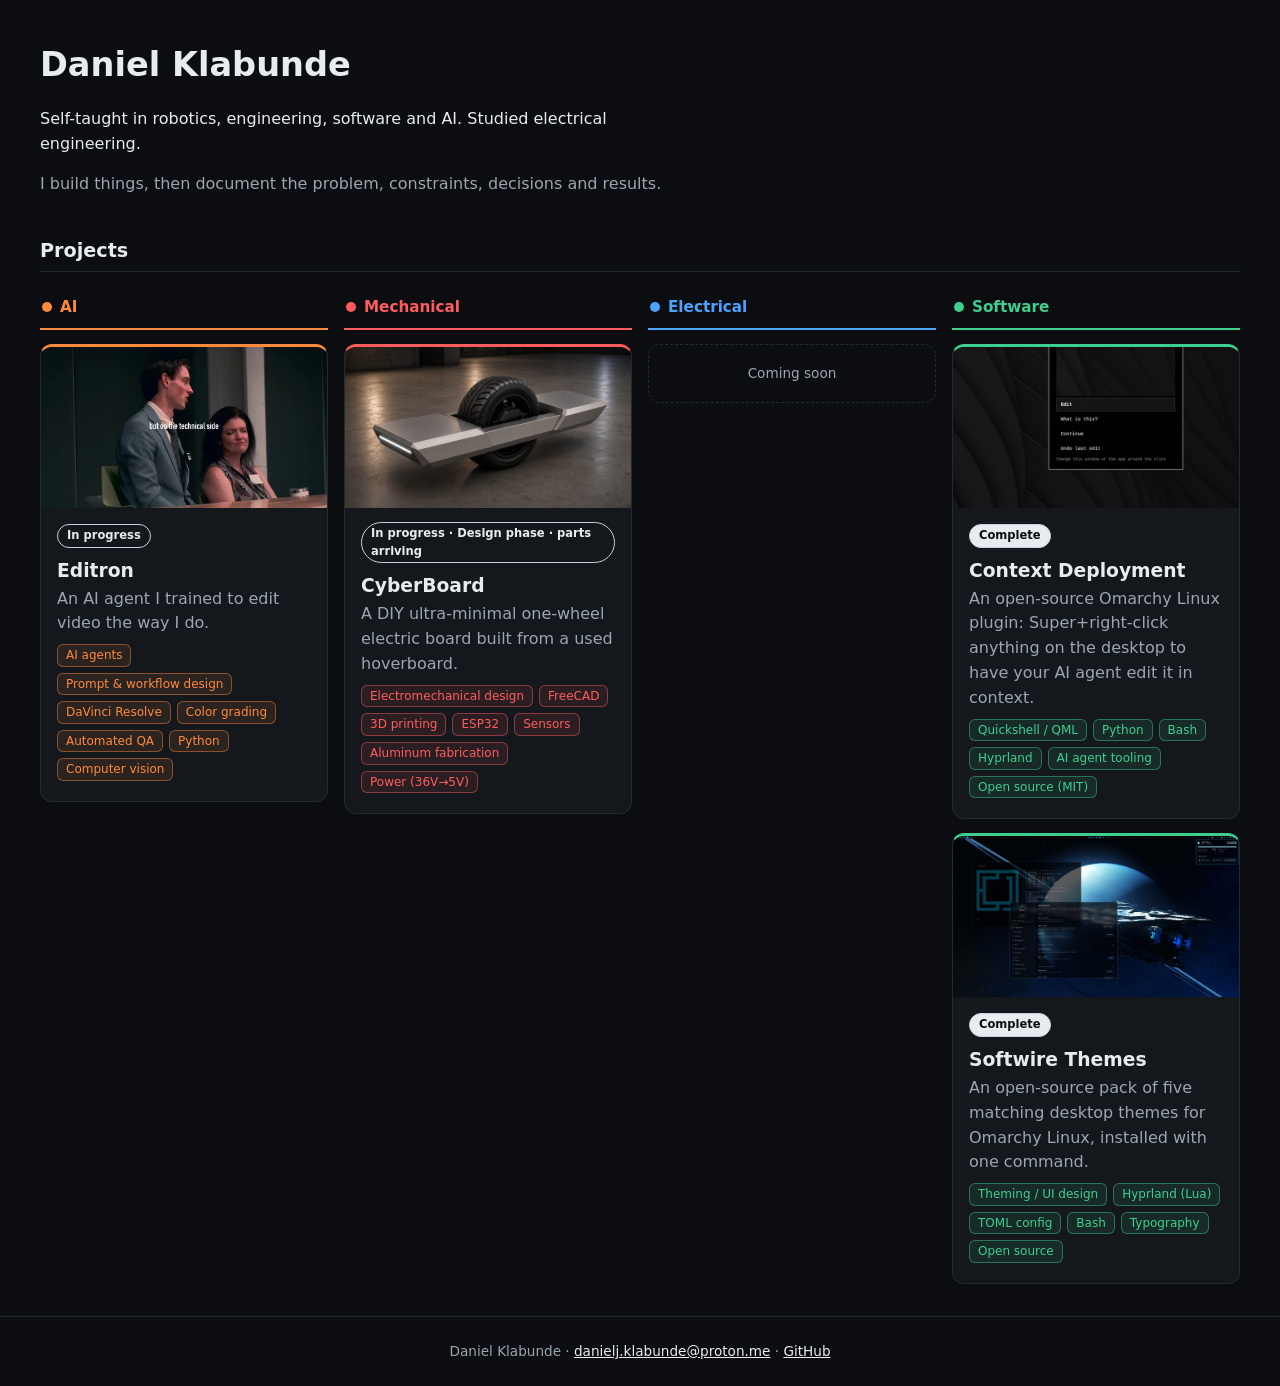
==== index.html @ 7a8d449a "Update CyberBoard: donor bought, dead pack, new 36V 4.4Ah battery, Rev A.3 riser, concept v6" ====
<!doctype html><html lang="en"><head><meta charset="utf-8"><meta name="viewport" content="width=device-width,initial-scale=1">
<title>Daniel Klabunde · Engineering Portfolio</title><link rel="stylesheet" href="style.css?v=202611021008"></head><body class=""><main><header class="hero"><h1>Daniel Klabunde</h1><p>Self-taught in robotics, engineering, software and AI. Studied electrical engineering.</p><p class="muted">I build things, then document the problem, constraints, decisions and results.</p></header>
<h2>Projects</h2><div class="cols"><section class="col cat-ai"><h3 class="colh"><i></i>AI</h3><a class="card cat-ai" href="projects/editron/"><img src="assets/editron/featured.jpg" alt="" loading="lazy"><div class="cb"><span class="badge prog">In progress</span><h3>Editron</h3><p>An AI agent I trained to edit video the way I do.</p><ul class="tags"><li>AI agents</li><li>Prompt &amp; workflow design</li><li>DaVinci Resolve</li><li>Color grading</li><li>Automated QA</li><li>Python</li><li>Computer vision</li></ul></div></a></section><section class="col cat-mechanical"><h3 class="colh"><i></i>Mechanical</h3><a class="card cat-mechanical" href="projects/cyberboard/"><img src="assets/cyberboard/concept-v6-front.jpg" alt="" loading="lazy"><div class="cb"><span class="badge prog">In progress · Design phase · parts arriving</span><h3>CyberBoard</h3><p>A DIY ultra-minimal one-wheel electric board built from a used hoverboard.</p><ul class="tags"><li>Electromechanical design</li><li>FreeCAD</li><li>3D printing</li><li>ESP32</li><li>Sensors</li><li>Aluminum fabrication</li><li>Power (36V→5V)</li></ul></div></a></section><section class="col cat-electrical"><h3 class="colh"><i></i>Electrical</h3><p class="empty">Coming soon</p></section><section class="col cat-software"><h3 class="colh"><i></i>Software</h3><a class="card cat-software" href="projects/context-deployment/"><img src="assets/context-deployment/screenshot.jpg" alt="" loading="lazy"><div class="cb"><span class="badge done">Complete</span><h3>Context Deployment</h3><p>An open-source Omarchy Linux plugin: Super+right-click anything on the desktop to have your AI agent edit it in context.</p><ul class="tags"><li>Quickshell / QML</li><li>Python</li><li>Bash</li><li>Hyprland</li><li>AI agent tooling</li><li>Open source (MIT)</li></ul></div></a><a class="card cat-software" href="projects/softwire/"><img src="assets/softwire/blue.jpg" alt="" loading="lazy"><div class="cb"><span class="badge done">Complete</span><h3>Softwire Themes</h3><p>An open-source pack of five matching desktop themes for Omarchy Linux, installed with one command.</p><ul class="tags"><li>Theming / UI design</li><li>Hyprland (Lua)</li><li>TOML config</li><li>Bash</li><li>Typography</li><li>Open source</li></ul></div></a></section></div></main>
<footer>Daniel Klabunde · <a href="mailto:danielj.klabunde@proton.me">danielj.klabunde@proton.me</a> · <a href="https://github.com/Pillartheman1">GitHub</a></footer></body></html>
---- style.css ----
:root{--bg:#0b0d10;--card:#14181d;--fg:#e8ecf1;--line:#232a32;--mut:#9aa6b2;--acc:#8fb3ff}
.cat-ai{--acc:#ff8a3d}.cat-mechanical{--acc:#ff5d5d}.cat-electrical{--acc:#4da3ff}.cat-software{--acc:#3ecf8e}
*{box-sizing:border-box}body{margin:0;font:16px/1.55 system-ui,-apple-system,Segoe UI,Roboto,sans-serif;color:var(--fg);background:var(--bg)}
main{max-width:980px;margin:auto;padding:32px 20px}a{color:var(--acc)}h1{margin:.2em 0;font-size:2.1rem}
h2{margin-top:2em;font-size:1.2rem;border-bottom:1px solid var(--line);padding-bottom:6px}body[class*=cat-] h2{border-left:3px solid var(--acc);padding-left:10px;border-bottom:0}
h4{margin:0 0 4px;font-size:.75rem;text-transform:uppercase;letter-spacing:.08em;color:var(--acc)}.muted{color:var(--mut)}.lead{font-size:1.15rem}
.hero p{max-width:640px}.grid{display:grid;grid-template-columns:repeat(auto-fill,minmax(280px,1fr));gap:18px}
.card{background:var(--card);border:1px solid var(--line);border-top:3px solid var(--acc);border-radius:12px;overflow:hidden;text-decoration:none;color:inherit;transition:transform .15s,box-shadow .15s}
.card:hover{transform:translateY(-3px);box-shadow:0 6px 24px -8px var(--acc)}
.card img{width:100%;aspect-ratio:16/9;object-fit:cover;display:block}.cb{padding:14px 16px}.cb h3{margin:8px 0 2px}.cb p{margin:0 0 8px;color:var(--mut)}
.badge{display:inline-block;font-size:.72rem;font-weight:600;padding:2px 9px;border-radius:99px;border:1px solid #c9d1da;color:#e8ecf1}.done{background:#e8ecf1;color:#0b0d10}
.cat{display:inline-block;font-size:.72rem;font-weight:700;padding:3px 9px;border-radius:99px;background:var(--acc);color:#0b0d10}
.tags{list-style:none;padding:0;margin:6px 0;display:flex;flex-wrap:wrap;gap:6px}.tags li{font-size:.75rem;color:var(--acc);border:1px solid color-mix(in srgb,var(--acc) 45%,transparent);background:color-mix(in srgb,var(--acc) 10%,transparent);padding:1px 8px;border-radius:6px}
.legend{list-style:none;padding:0;margin:0 0 14px;display:flex;gap:16px;flex-wrap:wrap;font-size:.85rem;color:var(--mut)}.legend i{display:inline-block;width:10px;height:10px;border-radius:50%;background:var(--acc);margin-right:6px}
.glance,.star{display:grid;grid-template-columns:repeat(auto-fit,minmax(220px,1fr));gap:14px}.glance>div,.st{background:var(--card);border:1px solid var(--line);border-radius:10px;padding:14px}
.glance ul,.st ul{margin:0;padding-left:18px}.st p,.glance p{margin:0}.tw{overflow-x:auto}table{border-collapse:collapse;width:100%;background:var(--card);border-radius:10px}td,th{padding:9px 12px;text-align:left;border-bottom:1px solid var(--line);vertical-align:top}th{color:var(--acc)}
.media{display:grid;grid-template-columns:repeat(auto-fill,minmax(280px,1fr));gap:14px}figure{margin:0;background:var(--card);border:1px solid var(--line);border-radius:10px;overflow:hidden}figure img,figure video{width:100%;display:block;background:#000;max-height:360px;object-fit:contain}figcaption{padding:8px 12px;font-size:.85rem;color:var(--mut)}
.btn{display:inline-block;background:var(--acc);color:#0b0d10;font-weight:600;padding:9px 16px;border-radius:8px;text-decoration:none;margin-top:12px}
footer{text-align:center;color:var(--mut);font-size:.85rem;padding:24px;border-top:1px solid var(--line)}footer a{color:var(--fg)}

.cols{display:grid;grid-template-columns:repeat(4,minmax(0,1fr));gap:16px;align-items:start}.col{display:flex;flex-direction:column;gap:14px}.colh{margin:0;padding:8px 2px;font-size:.95rem;color:var(--acc);border-bottom:2px solid var(--acc)}.colh i{display:inline-block;width:10px;height:10px;border-radius:50%;background:var(--acc);margin-right:8px}.empty{color:var(--mut);font-size:.85rem;border:1px dashed var(--line);border-radius:12px;padding:18px;text-align:center;margin:0}
@media(max-width:1000px){.cols{grid-template-columns:repeat(2,minmax(0,1fr))}}@media(max-width:600px){.cols{grid-template-columns:1fr}}
body:not([class*=cat-]) main{max-width:1240px}
.toc{display:flex;flex-wrap:wrap;gap:8px;margin:18px 0}.toc a{font-size:.8rem;text-decoration:none;border:1px solid var(--line);background:var(--card);padding:4px 10px;border-radius:99px}
.note{color:var(--mut);font-size:.9rem;border-left:3px solid var(--acc);padding:4px 10px;background:var(--card)}
.subs{display:grid;grid-template-columns:repeat(auto-fit,minmax(260px,1fr));gap:14px}.subs h3{margin:0 0 6px;font-size:1rem;color:var(--acc)}.subs ul{padding-left:18px;margin:0}
td{font-size:.93rem}
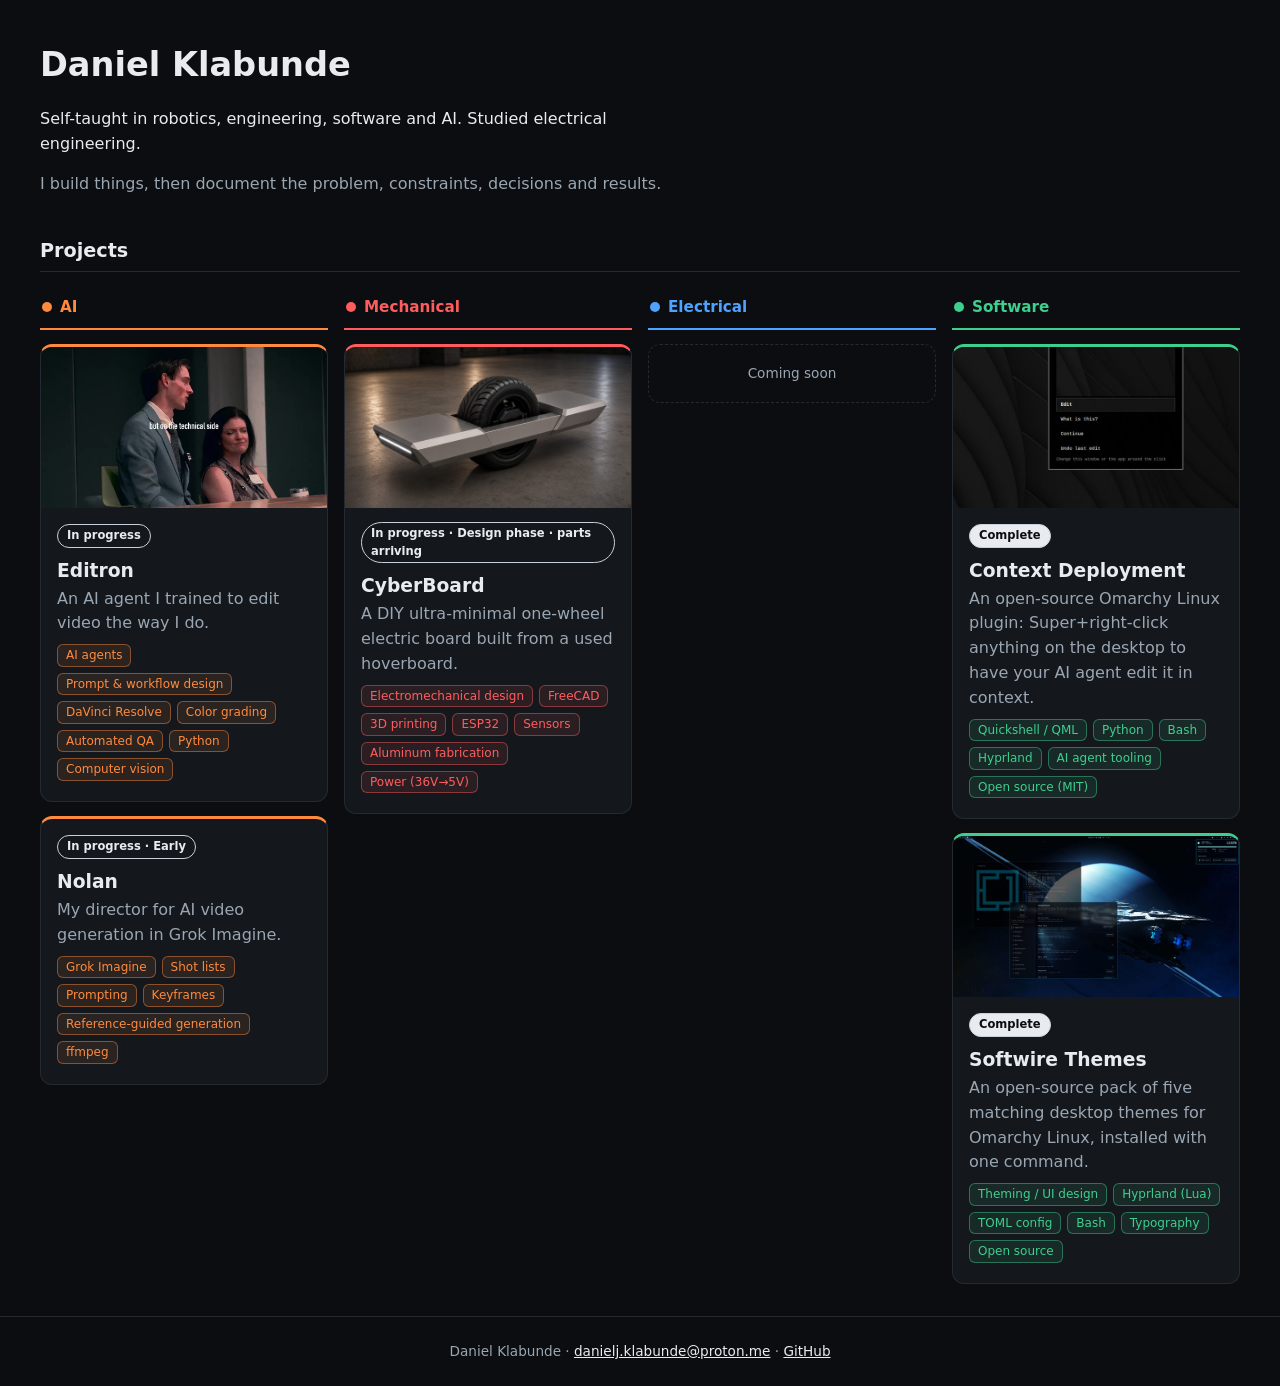
==== commit 9e4279d6: "Add Nolan and move the Pillar generation history Nolan is the AI video-generation project. The earli" ====
--- a/index.html
+++ b/index.html
@@ -1,4 +1,4 @@
 <!doctype html><html lang="en"><head><meta charset="utf-8"><meta name="viewport" content="width=device-width,initial-scale=1">
 <title>Daniel Klabunde · Engineering Portfolio</title><link rel="stylesheet" href="style.css?v=202611021008"></head><body class=""><main><header class="hero"><h1>Daniel Klabunde</h1><p>Self-taught in robotics, engineering, software and AI. Studied electrical engineering.</p><p class="muted">I build things, then document the problem, constraints, decisions and results.</p></header>
-<h2>Projects</h2><div class="cols"><section class="col cat-ai"><h3 class="colh"><i></i>AI</h3><a class="card cat-ai" href="projects/editron/"><img src="assets/editron/featured.jpg" alt="" loading="lazy"><div class="cb"><span class="badge prog">In progress</span><h3>Editron</h3><p>An AI agent I trained to edit video the way I do.</p><ul class="tags"><li>AI agents</li><li>Prompt &amp; workflow design</li><li>DaVinci Resolve</li><li>Color grading</li><li>Automated QA</li><li>Python</li><li>Computer vision</li></ul></div></a></section><section class="col cat-mechanical"><h3 class="colh"><i></i>Mechanical</h3><a class="card cat-mechanical" href="projects/cyberboard/"><img src="assets/cyberboard/concept-v6-front.jpg" alt="" loading="lazy"><div class="cb"><span class="badge prog">In progress · Design phase · parts arriving</span><h3>CyberBoard</h3><p>A DIY ultra-minimal one-wheel electric board built from a used hoverboard.</p><ul class="tags"><li>Electromechanical design</li><li>FreeCAD</li><li>3D printing</li><li>ESP32</li><li>Sensors</li><li>Aluminum fabrication</li><li>Power (36V→5V)</li></ul></div></a></section><section class="col cat-electrical"><h3 class="colh"><i></i>Electrical</h3><p class="empty">Coming soon</p></section><section class="col cat-software"><h3 class="colh"><i></i>Software</h3><a class="card cat-software" href="projects/context-deployment/"><img src="assets/context-deployment/screenshot.jpg" alt="" loading="lazy"><div class="cb"><span class="badge done">Complete</span><h3>Context Deployment</h3><p>An open-source Omarchy Linux plugin: Super+right-click anything on the desktop to have your AI agent edit it in context.</p><ul class="tags"><li>Quickshell / QML</li><li>Python</li><li>Bash</li><li>Hyprland</li><li>AI agent tooling</li><li>Open source (MIT)</li></ul></div></a><a class="card cat-software" href="projects/softwire/"><img src="assets/softwire/blue.jpg" alt="" loading="lazy"><div class="cb"><span class="badge done">Complete</span><h3>Softwire Themes</h3><p>An open-source pack of five matching desktop themes for Omarchy Linux, installed with one command.</p><ul class="tags"><li>Theming / UI design</li><li>Hyprland (Lua)</li><li>TOML config</li><li>Bash</li><li>Typography</li><li>Open source</li></ul></div></a></section></div></main>
+<h2>Projects</h2><div class="cols"><section class="col cat-ai"><h3 class="colh"><i></i>AI</h3><a class="card cat-ai" href="projects/editron/"><img src="assets/editron/featured.jpg" alt="" loading="lazy"><div class="cb"><span class="badge prog">In progress</span><h3>Editron</h3><p>An AI agent I trained to edit video the way I do.</p><ul class="tags"><li>AI agents</li><li>Prompt &amp; workflow design</li><li>DaVinci Resolve</li><li>Color grading</li><li>Automated QA</li><li>Python</li><li>Computer vision</li></ul></div></a><a class="card cat-ai" href="projects/nolan/"><div class="cb"><span class="badge prog">In progress · Early</span><h3>Nolan</h3><p>My director for AI video generation in Grok Imagine.</p><ul class="tags"><li>Grok Imagine</li><li>Shot lists</li><li>Prompting</li><li>Keyframes</li><li>Reference-guided generation</li><li>ffmpeg</li></ul></div></a></section><section class="col cat-mechanical"><h3 class="colh"><i></i>Mechanical</h3><a class="card cat-mechanical" href="projects/cyberboard/"><img src="assets/cyberboard/concept-v6-front.jpg" alt="" loading="lazy"><div class="cb"><span class="badge prog">In progress · Design phase · parts arriving</span><h3>CyberBoard</h3><p>A DIY ultra-minimal one-wheel electric board built from a used hoverboard.</p><ul class="tags"><li>Electromechanical design</li><li>FreeCAD</li><li>3D printing</li><li>ESP32</li><li>Sensors</li><li>Aluminum fabrication</li><li>Power (36V→5V)</li></ul></div></a></section><section class="col cat-electrical"><h3 class="colh"><i></i>Electrical</h3><p class="empty">Coming soon</p></section><section class="col cat-software"><h3 class="colh"><i></i>Software</h3><a class="card cat-software" href="projects/context-deployment/"><img src="assets/context-deployment/screenshot.jpg" alt="" loading="lazy"><div class="cb"><span class="badge done">Complete</span><h3>Context Deployment</h3><p>An open-source Omarchy Linux plugin: Super+right-click anything on the desktop to have your AI agent edit it in context.</p><ul class="tags"><li>Quickshell / QML</li><li>Python</li><li>Bash</li><li>Hyprland</li><li>AI agent tooling</li><li>Open source (MIT)</li></ul></div></a><a class="card cat-software" href="projects/softwire/"><img src="assets/softwire/blue.jpg" alt="" loading="lazy"><div class="cb"><span class="badge done">Complete</span><h3>Softwire Themes</h3><p>An open-source pack of five matching desktop themes for Omarchy Linux, installed with one command.</p><ul class="tags"><li>Theming / UI design</li><li>Hyprland (Lua)</li><li>TOML config</li><li>Bash</li><li>Typography</li><li>Open source</li></ul></div></a></section></div></main>
 <footer>Daniel Klabunde · <a href="mailto:danielj.klabunde@proton.me">danielj.klabunde@proton.me</a> · <a href="https://github.com/Pillartheman1">GitHub</a></footer></body></html>
--- a/style.css
+++ b/style.css
@@ -25,3 +25,51 @@
 .note{color:var(--mut);font-size:.9rem;border-left:3px solid var(--acc);padding:4px 10px;background:var(--card)}
 .subs{display:grid;grid-template-columns:repeat(auto-fit,minmax(260px,1fr));gap:14px}.subs h3{margin:0 0 6px;font-size:1rem;color:var(--acc)}.subs ul{padding-left:18px;margin:0}
 td{font-size:.93rem}
+
+.prompt{background:var(--card);border:1px solid var(--line);border-left:3px solid var(--acc);border-radius:10px;padding:14px 16px;margin:12px 0 0}
+.prompt p{margin:12px 0}
+pre.prompt{white-space:pre-wrap;font:inherit;line-height:1.55;overflow-wrap:anywhere}
+.prompt.hist{border-left-color:var(--mut)}
+.prompt.binding{border-left-style:dashed}
+code{overflow-wrap:anywhere}
+.runs{display:flex;flex-direction:column;gap:4px;margin-top:12px}
+.run{position:relative;margin-left:6px;padding:0 0 22px 22px;border-left:2px solid var(--line)}
+.run::before{content:"";position:absolute;left:-7px;top:22px;width:12px;height:12px;border-radius:50%;background:var(--acc);box-shadow:0 0 0 3px var(--bg)}
+.run-card{background:var(--card);border:1px solid var(--line);border-top:3px solid var(--acc);border-radius:12px;padding:16px}
+.run-card h3{margin:0 8px 0 0;font-size:1.15rem;display:inline}
+.run-top{display:grid;grid-template-columns:minmax(0,1.15fr) minmax(240px,.9fr);gap:16px;align-items:start;margin-top:12px}
+.run figure{margin:0}
+.run figure video{width:100%;height:auto;max-height:none;object-fit:contain;background:#000}
+.run dl{display:grid;grid-template-columns:7.5rem 1fr;gap:6px 10px;margin:0 0 12px;font-size:.92rem}
+.run dt{color:var(--mut)}
+.run dd{margin:0}
+.metrics{display:flex;flex-wrap:wrap;gap:8px;margin:0 0 8px}
+.score{display:inline-block;font-size:.72rem;font-weight:700;letter-spacing:.04em;text-transform:uppercase;padding:2px 8px;border-radius:99px;border:1px solid var(--line);white-space:nowrap}
+.score.yes{color:#b6f0d2;background:color-mix(in srgb,#3ecf8e 16%,transparent);border-color:color-mix(in srgb,#3ecf8e 45%,transparent)}
+.score.partial{color:#ffc49a;background:color-mix(in srgb,var(--acc) 16%,transparent);border-color:color-mix(in srgb,var(--acc) 50%,transparent)}
+.score.no{color:#ffb4b4;background:color-mix(in srgb,#ff5d5d 16%,transparent);border-color:color-mix(in srgb,#ff5d5d 50%,transparent)}
+.score.unchecked{color:var(--mut);background:transparent}
+.score.craft{color:var(--acc);background:color-mix(in srgb,var(--acc) 12%,transparent);border-color:color-mix(in srgb,var(--acc) 45%,transparent);text-transform:none;letter-spacing:0;font-size:.8rem}
+.craft{list-style:none;display:grid;grid-template-columns:1fr 1fr;gap:8px;margin:0;padding:0}
+.craft li{background:var(--bg);border:1px solid var(--line);border-radius:8px;padding:8px 10px}
+.craft b{display:block;font-size:1.35rem;line-height:1.1;color:var(--acc)}
+.craft span{font-size:.78rem;color:var(--mut)}
+table.sheet tr.group th{font-size:.75rem;letter-spacing:.06em;text-transform:uppercase;background:#10141a}
+table.sheet td.num{width:2.4rem;color:var(--mut);font-variant-numeric:tabular-nums}
+table.sheet td.mark{width:7rem}
+.run-empty::before{background:transparent;border:2px solid var(--mut);width:8px;height:8px;left:-6px;box-shadow:0 0 0 3px var(--bg)}
+.run-empty .run-card{border-top-color:var(--line)}
+.run-empty h3{display:block;margin:0 0 6px}
+.retired .run::before{background:var(--mut)}
+.retired .run-card{border-top-color:var(--mut)}
+h2.hist{border-left-color:var(--mut)}
+.badge.hist{color:var(--mut);border-color:var(--line)}
+.badge.textonly{color:var(--acc);border-color:color-mix(in srgb,var(--acc) 55%,transparent)}
+.badge.ref{color:#ffc49a;border-style:dashed;border-color:color-mix(in srgb,var(--acc) 70%,transparent)}
+.badge.previs{color:#e8ecf1;border-style:dashed;border-color:var(--mut)}
+.badge.fail{color:#ffb4b4;border-color:color-mix(in srgb,#ff5d5d 65%,transparent)}
+.compare .run::before{background:transparent;border:2px solid var(--mut);width:8px;height:8px;left:-6px}
+.compare .run-card{border-top-style:dashed;border-top-color:var(--mut)}
+.previs-banner{font-weight:700;letter-spacing:.02em}
+.run h4{margin:16px 0 6px}
+@media(max-width:800px){.run-top{grid-template-columns:1fr}.run dl{grid-template-columns:1fr;gap:2px}.run dd{margin-bottom:8px}}
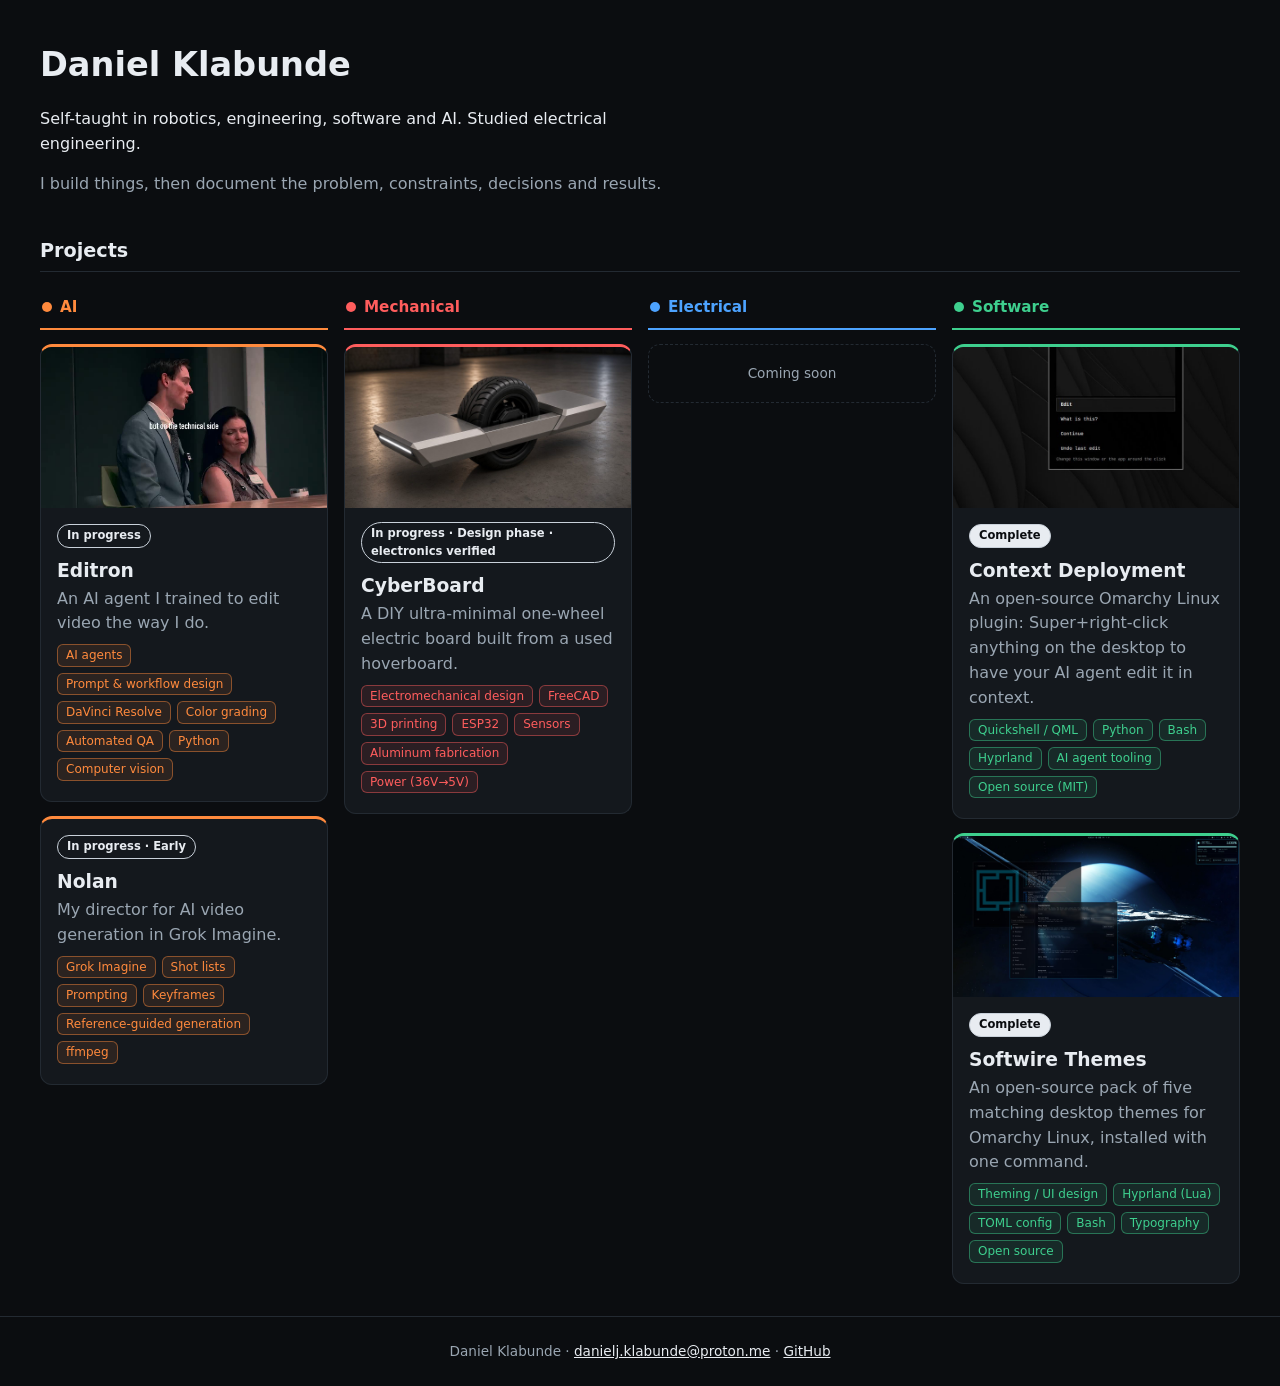
==== commit 74930d31: "Update CyberBoard after the pack arrived and the donor powered on The 36V pack is received and measu" ====
--- a/index.html
+++ b/index.html
@@ -1,4 +1,4 @@
 <!doctype html><html lang="en"><head><meta charset="utf-8"><meta name="viewport" content="width=device-width,initial-scale=1">
 <title>Daniel Klabunde · Engineering Portfolio</title><link rel="stylesheet" href="style.css?v=202611021008"></head><body class=""><main><header class="hero"><h1>Daniel Klabunde</h1><p>Self-taught in robotics, engineering, software and AI. Studied electrical engineering.</p><p class="muted">I build things, then document the problem, constraints, decisions and results.</p></header>
-<h2>Projects</h2><div class="cols"><section class="col cat-ai"><h3 class="colh"><i></i>AI</h3><a class="card cat-ai" href="projects/editron/"><img src="assets/editron/featured.jpg" alt="" loading="lazy"><div class="cb"><span class="badge prog">In progress</span><h3>Editron</h3><p>An AI agent I trained to edit video the way I do.</p><ul class="tags"><li>AI agents</li><li>Prompt &amp; workflow design</li><li>DaVinci Resolve</li><li>Color grading</li><li>Automated QA</li><li>Python</li><li>Computer vision</li></ul></div></a><a class="card cat-ai" href="projects/nolan/"><div class="cb"><span class="badge prog">In progress · Early</span><h3>Nolan</h3><p>My director for AI video generation in Grok Imagine.</p><ul class="tags"><li>Grok Imagine</li><li>Shot lists</li><li>Prompting</li><li>Keyframes</li><li>Reference-guided generation</li><li>ffmpeg</li></ul></div></a></section><section class="col cat-mechanical"><h3 class="colh"><i></i>Mechanical</h3><a class="card cat-mechanical" href="projects/cyberboard/"><img src="assets/cyberboard/concept-v6-front.jpg" alt="" loading="lazy"><div class="cb"><span class="badge prog">In progress · Design phase · parts arriving</span><h3>CyberBoard</h3><p>A DIY ultra-minimal one-wheel electric board built from a used hoverboard.</p><ul class="tags"><li>Electromechanical design</li><li>FreeCAD</li><li>3D printing</li><li>ESP32</li><li>Sensors</li><li>Aluminum fabrication</li><li>Power (36V→5V)</li></ul></div></a></section><section class="col cat-electrical"><h3 class="colh"><i></i>Electrical</h3><p class="empty">Coming soon</p></section><section class="col cat-software"><h3 class="colh"><i></i>Software</h3><a class="card cat-software" href="projects/context-deployment/"><img src="assets/context-deployment/screenshot.jpg" alt="" loading="lazy"><div class="cb"><span class="badge done">Complete</span><h3>Context Deployment</h3><p>An open-source Omarchy Linux plugin: Super+right-click anything on the desktop to have your AI agent edit it in context.</p><ul class="tags"><li>Quickshell / QML</li><li>Python</li><li>Bash</li><li>Hyprland</li><li>AI agent tooling</li><li>Open source (MIT)</li></ul></div></a><a class="card cat-software" href="projects/softwire/"><img src="assets/softwire/blue.jpg" alt="" loading="lazy"><div class="cb"><span class="badge done">Complete</span><h3>Softwire Themes</h3><p>An open-source pack of five matching desktop themes for Omarchy Linux, installed with one command.</p><ul class="tags"><li>Theming / UI design</li><li>Hyprland (Lua)</li><li>TOML config</li><li>Bash</li><li>Typography</li><li>Open source</li></ul></div></a></section></div></main>
+<h2>Projects</h2><div class="cols"><section class="col cat-ai"><h3 class="colh"><i></i>AI</h3><a class="card cat-ai" href="projects/editron/"><img src="assets/editron/featured.jpg" alt="" loading="lazy"><div class="cb"><span class="badge prog">In progress</span><h3>Editron</h3><p>An AI agent I trained to edit video the way I do.</p><ul class="tags"><li>AI agents</li><li>Prompt &amp; workflow design</li><li>DaVinci Resolve</li><li>Color grading</li><li>Automated QA</li><li>Python</li><li>Computer vision</li></ul></div></a><a class="card cat-ai" href="projects/nolan/"><div class="cb"><span class="badge prog">In progress · Early</span><h3>Nolan</h3><p>My director for AI video generation in Grok Imagine.</p><ul class="tags"><li>Grok Imagine</li><li>Shot lists</li><li>Prompting</li><li>Keyframes</li><li>Reference-guided generation</li><li>ffmpeg</li></ul></div></a></section><section class="col cat-mechanical"><h3 class="colh"><i></i>Mechanical</h3><a class="card cat-mechanical" href="projects/cyberboard/"><img src="assets/cyberboard/concept-v6-front.jpg" alt="" loading="lazy"><div class="cb"><span class="badge prog">In progress · Design phase · electronics verified</span><h3>CyberBoard</h3><p>A DIY ultra-minimal one-wheel electric board built from a used hoverboard.</p><ul class="tags"><li>Electromechanical design</li><li>FreeCAD</li><li>3D printing</li><li>ESP32</li><li>Sensors</li><li>Aluminum fabrication</li><li>Power (36V→5V)</li></ul></div></a></section><section class="col cat-electrical"><h3 class="colh"><i></i>Electrical</h3><p class="empty">Coming soon</p></section><section class="col cat-software"><h3 class="colh"><i></i>Software</h3><a class="card cat-software" href="projects/context-deployment/"><img src="assets/context-deployment/screenshot.jpg" alt="" loading="lazy"><div class="cb"><span class="badge done">Complete</span><h3>Context Deployment</h3><p>An open-source Omarchy Linux plugin: Super+right-click anything on the desktop to have your AI agent edit it in context.</p><ul class="tags"><li>Quickshell / QML</li><li>Python</li><li>Bash</li><li>Hyprland</li><li>AI agent tooling</li><li>Open source (MIT)</li></ul></div></a><a class="card cat-software" href="projects/softwire/"><img src="assets/softwire/blue.jpg" alt="" loading="lazy"><div class="cb"><span class="badge done">Complete</span><h3>Softwire Themes</h3><p>An open-source pack of five matching desktop themes for Omarchy Linux, installed with one command.</p><ul class="tags"><li>Theming / UI design</li><li>Hyprland (Lua)</li><li>TOML config</li><li>Bash</li><li>Typography</li><li>Open source</li></ul></div></a></section></div></main>
 <footer>Daniel Klabunde · <a href="mailto:danielj.klabunde@proton.me">danielj.klabunde@proton.me</a> · <a href="https://github.com/Pillartheman1">GitHub</a></footer></body></html>
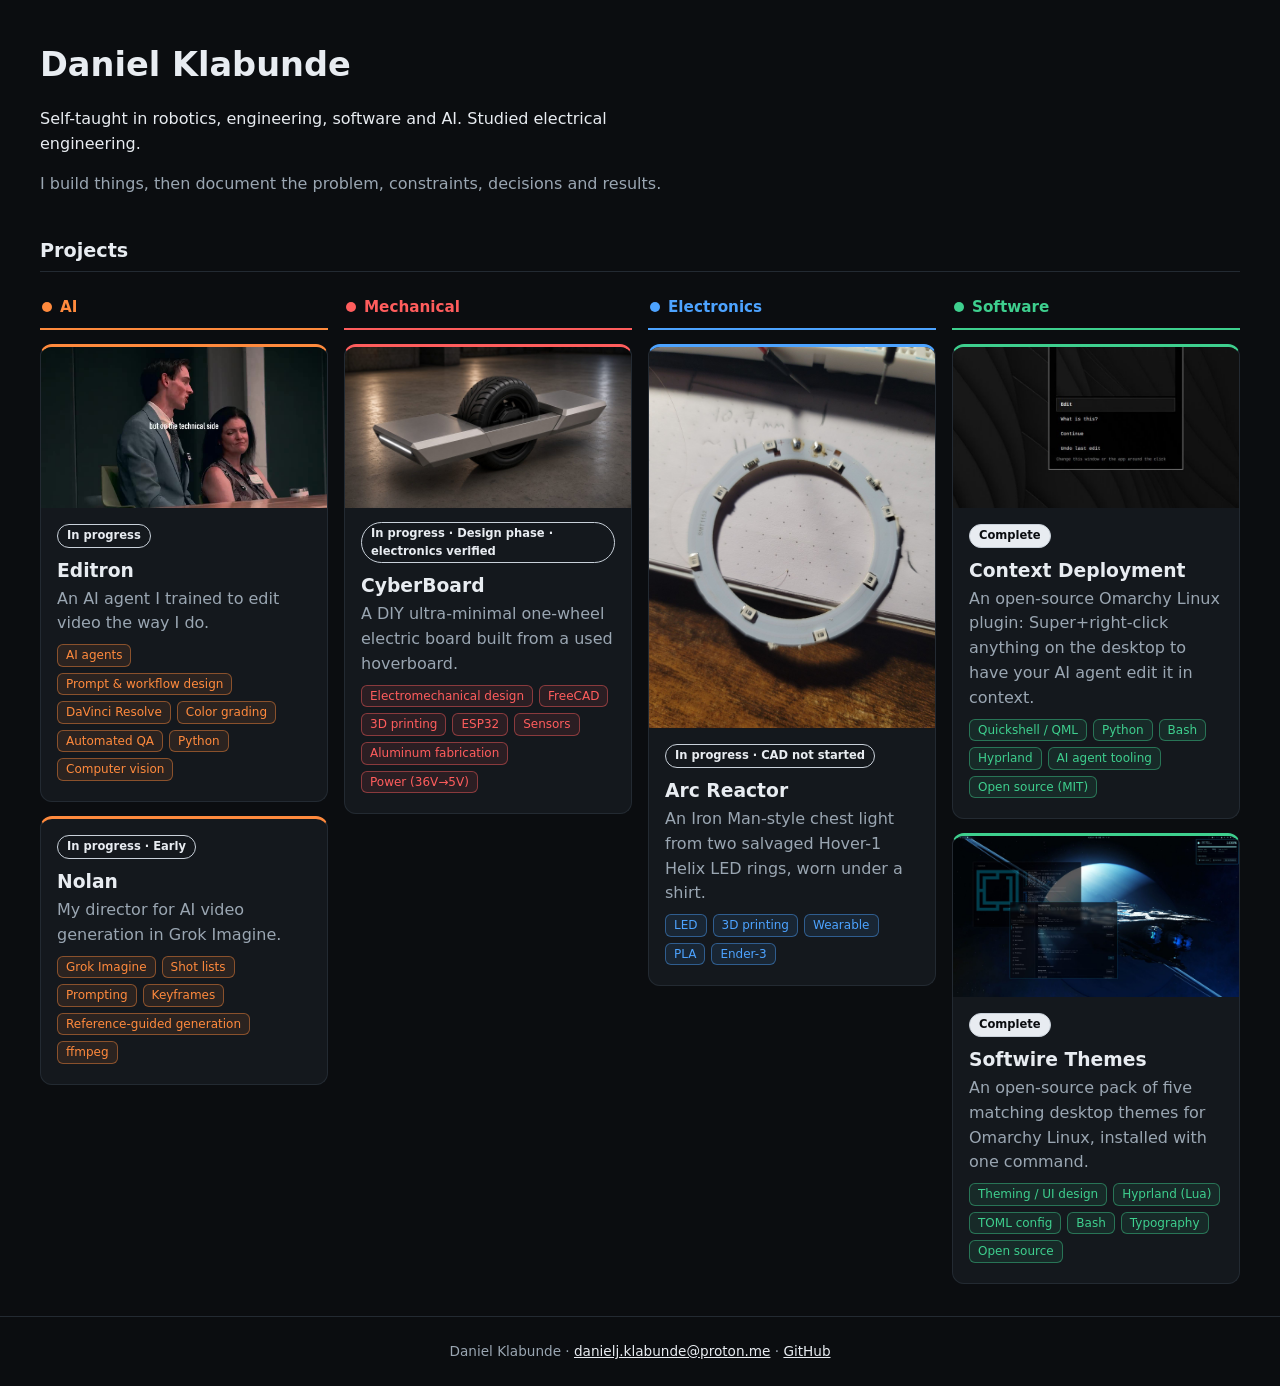
==== commit 530961f0: "Add the Arc Reactor project under Electronics The blue home column is now Electronics, with an in-pr" ====
--- a/index.html
+++ b/index.html
@@ -1,4 +1,4 @@
-<!doctype html><html lang="en"><head><meta charset="utf-8"><meta name="viewport" content="width=device-width,initial-scale=1">
-<title>Daniel Klabunde · Engineering Portfolio</title><link rel="stylesheet" href="style.css?v=202611021008"></head><body class=""><main><header class="hero"><h1>Daniel Klabunde</h1><p>Self-taught in robotics, engineering, software and AI. Studied electrical engineering.</p><p class="muted">I build things, then document the problem, constraints, decisions and results.</p></header>
-<h2>Projects</h2><div class="cols"><section class="col cat-ai"><h3 class="colh"><i></i>AI</h3><a class="card cat-ai" href="projects/editron/"><img src="assets/editron/featured.jpg" alt="" loading="lazy"><div class="cb"><span class="badge prog">In progress</span><h3>Editron</h3><p>An AI agent I trained to edit video the way I do.</p><ul class="tags"><li>AI agents</li><li>Prompt &amp; workflow design</li><li>DaVinci Resolve</li><li>Color grading</li><li>Automated QA</li><li>Python</li><li>Computer vision</li></ul></div></a><a class="card cat-ai" href="projects/nolan/"><div class="cb"><span class="badge prog">In progress · Early</span><h3>Nolan</h3><p>My director for AI video generation in Grok Imagine.</p><ul class="tags"><li>Grok Imagine</li><li>Shot lists</li><li>Prompting</li><li>Keyframes</li><li>Reference-guided generation</li><li>ffmpeg</li></ul></div></a></section><section class="col cat-mechanical"><h3 class="colh"><i></i>Mechanical</h3><a class="card cat-mechanical" href="projects/cyberboard/"><img src="assets/cyberboard/concept-v6-front.jpg" alt="" loading="lazy"><div class="cb"><span class="badge prog">In progress · Design phase · electronics verified</span><h3>CyberBoard</h3><p>A DIY ultra-minimal one-wheel electric board built from a used hoverboard.</p><ul class="tags"><li>Electromechanical design</li><li>FreeCAD</li><li>3D printing</li><li>ESP32</li><li>Sensors</li><li>Aluminum fabrication</li><li>Power (36V→5V)</li></ul></div></a></section><section class="col cat-electrical"><h3 class="colh"><i></i>Electrical</h3><p class="empty">Coming soon</p></section><section class="col cat-software"><h3 class="colh"><i></i>Software</h3><a class="card cat-software" href="projects/context-deployment/"><img src="assets/context-deployment/screenshot.jpg" alt="" loading="lazy"><div class="cb"><span class="badge done">Complete</span><h3>Context Deployment</h3><p>An open-source Omarchy Linux plugin: Super+right-click anything on the desktop to have your AI agent edit it in context.</p><ul class="tags"><li>Quickshell / QML</li><li>Python</li><li>Bash</li><li>Hyprland</li><li>AI agent tooling</li><li>Open source (MIT)</li></ul></div></a><a class="card cat-software" href="projects/softwire/"><img src="assets/softwire/blue.jpg" alt="" loading="lazy"><div class="cb"><span class="badge done">Complete</span><h3>Softwire Themes</h3><p>An open-source pack of five matching desktop themes for Omarchy Linux, installed with one command.</p><ul class="tags"><li>Theming / UI design</li><li>Hyprland (Lua)</li><li>TOML config</li><li>Bash</li><li>Typography</li><li>Open source</li></ul></div></a></section></div></main>
-<footer>Daniel Klabunde · <a href="mailto:danielj.klabunde@proton.me">danielj.klabunde@proton.me</a> · <a href="https://github.com/Pillartheman1">GitHub</a></footer></body></html>+<!doctype html><html lang="en"><head><meta charset="utf-8"><meta name="viewport" content="width=device-width,initial-scale=1,viewport-fit=cover">
+<title>Daniel Klabunde · Engineering Portfolio</title><link rel="stylesheet" href="style.css?v=202611210130"></head><body class=""><main><header class="hero"><h1>Daniel Klabunde</h1><p>Self-taught in robotics, engineering, software and AI. Studied electrical engineering.</p><p class="muted">I build things, then document the problem, constraints, decisions and results.</p></header>
+<h2>Projects</h2><div class="cols"><section class="col cat-ai"><h3 class="colh"><i></i>AI</h3><a class="card cat-ai" href="projects/editron/"><img src="assets/editron/featured.jpg" alt="" loading="lazy"><div class="cb"><span class="badge prog">In progress</span><h3>Editron</h3><p>An AI agent I trained to edit video the way I do.</p><ul class="tags"><li>AI agents</li><li>Prompt &amp; workflow design</li><li>DaVinci Resolve</li><li>Color grading</li><li>Automated QA</li><li>Python</li><li>Computer vision</li></ul></div></a><a class="card cat-ai" href="projects/nolan/"><div class="cb"><span class="badge prog">In progress · Early</span><h3>Nolan</h3><p>My director for AI video generation in Grok Imagine.</p><ul class="tags"><li>Grok Imagine</li><li>Shot lists</li><li>Prompting</li><li>Keyframes</li><li>Reference-guided generation</li><li>ffmpeg</li></ul></div></a></section><section class="col cat-mechanical"><h3 class="colh"><i></i>Mechanical</h3><a class="card cat-mechanical" href="projects/cyberboard/"><img src="assets/cyberboard/concept-v6-front.jpg" alt="" loading="lazy"><div class="cb"><span class="badge prog">In progress · Design phase · electronics verified</span><h3>CyberBoard</h3><p>A DIY ultra-minimal one-wheel electric board built from a used hoverboard.</p><ul class="tags"><li>Electromechanical design</li><li>FreeCAD</li><li>3D printing</li><li>ESP32</li><li>Sensors</li><li>Aluminum fabrication</li><li>Power (36V→5V)</li></ul></div></a></section><section class="col cat-electrical"><h3 class="colh"><i></i>Electronics</h3><a class="card cat-electrical" href="projects/arc-reactor/"><img src="assets/arc-reactor/2026-11-18_led-ring_photo_v1.jpg" alt="" style="aspect-ratio:3/4;object-fit:cover" loading="lazy"><div class="cb"><span class="badge prog">In progress · CAD not started</span><h3>Arc Reactor</h3><p>An Iron Man-style chest light from two salvaged Hover-1 Helix LED rings, worn under a shirt.</p><ul class="tags"><li>LED</li><li>3D printing</li><li>Wearable</li><li>PLA</li><li>Ender-3</li></ul></div></a></section><section class="col cat-software"><h3 class="colh"><i></i>Software</h3><a class="card cat-software" href="projects/context-deployment/"><img src="assets/context-deployment/screenshot.jpg" alt="" loading="lazy"><div class="cb"><span class="badge done">Complete</span><h3>Context Deployment</h3><p>An open-source Omarchy Linux plugin: Super+right-click anything on the desktop to have your AI agent edit it in context.</p><ul class="tags"><li>Quickshell / QML</li><li>Python</li><li>Bash</li><li>Hyprland</li><li>AI agent tooling</li><li>Open source (MIT)</li></ul></div></a><a class="card cat-software" href="projects/softwire/"><img src="assets/softwire/blue.jpg" alt="" loading="lazy"><div class="cb"><span class="badge done">Complete</span><h3>Softwire Themes</h3><p>An open-source pack of five matching desktop themes for Omarchy Linux, installed with one command.</p><ul class="tags"><li>Theming / UI design</li><li>Hyprland (Lua)</li><li>TOML config</li><li>Bash</li><li>Typography</li><li>Open source</li></ul></div></a></section></div></main>
+<footer><span class="who">Daniel Klabunde</span><span class="sep"> · </span><a href="mailto:danielj.klabunde@proton.me">danielj.klabunde@proton.me</a><span class="sep"> · </span><a href="https://github.com/Pillartheman1">GitHub</a></footer></body></html>
--- a/style.css
+++ b/style.css
@@ -73,3 +73,62 @@
 .previs-banner{font-weight:700;letter-spacing:.02em}
 .run h4{margin:16px 0 6px}
 @media(max-width:800px){.run-top{grid-template-columns:1fr}.run dl{grid-template-columns:1fr;gap:2px}.run dd{margin-bottom:8px}}
+
+/* Phone layout (about 360–480px). Everything above is unchanged. */
+@media(max-width:480px){
+  html{-webkit-text-size-adjust:100%;text-size-adjust:100%}
+  body{overflow-wrap:break-word}
+  main{padding:28px max(16px,env(safe-area-inset-right,0px)) 40px max(16px,env(safe-area-inset-left,0px))}
+  h1{line-height:1.15}
+  h2,h3,[id]{scroll-margin-top:16px}
+  h2{line-height:1.3}
+  p,li{overflow-wrap:break-word}
+  .hero p{max-width:none}
+
+  .navline{display:flex;flex-direction:column;align-items:stretch;gap:8px;margin:0 0 18px}
+  .navline .sep{display:none}
+  .navline a{display:flex;align-items:center;min-height:44px;padding:0 14px;border:1px solid var(--line);border-radius:10px;background:var(--card);text-decoration:none;font-weight:600}
+  .toc{gap:8px;margin:4px 0 20px}
+  .toc a{display:inline-flex;align-items:center;min-height:44px;padding:0 14px;font-size:.9rem}
+  .btn{display:flex;width:100%;box-sizing:border-box;min-height:48px;margin-top:0;padding:12px 16px;align-items:center;justify-content:center}
+  p:has(> .btn){margin:10px 0}
+  main li > a{display:flex;align-items:center;min-height:44px}
+  a:focus-visible{outline:2px solid var(--acc);outline-offset:2px}
+
+  .cols{gap:32px}
+  .col{gap:16px}
+  .colh{font-size:1.05rem;padding:0 2px 8px}
+  .badge,.cat{max-width:100%;white-space:normal;overflow-wrap:anywhere;line-height:1.35}
+  .tags{gap:8px}
+  .tags li{padding:4px 8px;line-height:1.35}
+  .card:hover{transform:none;box-shadow:none}
+
+  .grid,.media,.subs,.glance,.star{grid-template-columns:minmax(0,1fr)}
+  .craft{grid-template-columns:repeat(2,minmax(0,1fr))}
+  .runs,.run,.run-card,.tw,figure,.demo,.col,.cols{min-width:0;max-width:100%}
+  img,video,svg,canvas{max-width:100%;height:auto}
+  .card img{width:100%;height:auto;aspect-ratio:16/9;object-fit:cover}
+  figure img,figure video,.demo video,.run figure video{width:100%;max-width:100%;height:auto}
+
+  .tw{max-width:100%;overflow-x:auto;-webkit-overflow-scrolling:touch}
+  .tw table{table-layout:fixed;width:100%}
+  .tw th,.tw td{padding:7px 5px;font-size:.94rem;overflow-wrap:break-word;word-break:normal;hyphens:manual}
+  /* 4-column specs scroll inside the card. Each column stays wide enough to read. */
+  .tw:has(tr>:nth-child(4)):not(:has(table.sheet)) table{width:27.5rem;min-width:27.5rem}
+  table.sheet,table.sheet thead,table.sheet tbody,table.sheet tr,table.sheet th,table.sheet td{display:block;width:auto;min-width:0;max-width:none}
+  table.sheet{table-layout:auto;background:transparent}
+  table.sheet thead{display:none}
+  table.sheet tr{padding:12px 0;border-bottom:1px solid var(--line)}
+  table.sheet tr.group{padding:18px 0 2px;border-bottom:0}
+  table.sheet tr.group th{background:transparent;border-left:3px solid var(--acc);padding:2px 0 2px 10px}
+  table.sheet td,table.sheet th{border:0;padding:3px 0}
+  table.sheet td.num,table.sheet td.mark{width:auto}
+  table.sheet td.mark{padding-top:8px}
+  pre,.prompt,code{max-width:100%}
+  pre.prompt{overflow-x:auto}
+
+  footer{display:flex;flex-direction:column;align-items:center;gap:0;padding:12px 18px calc(16px + env(safe-area-inset-bottom,0px))}
+  footer .sep{display:none}
+  footer .who{padding-top:6px}
+  footer a{display:flex;align-items:center;justify-content:center;min-height:44px;padding:0 12px;text-align:center}
+}
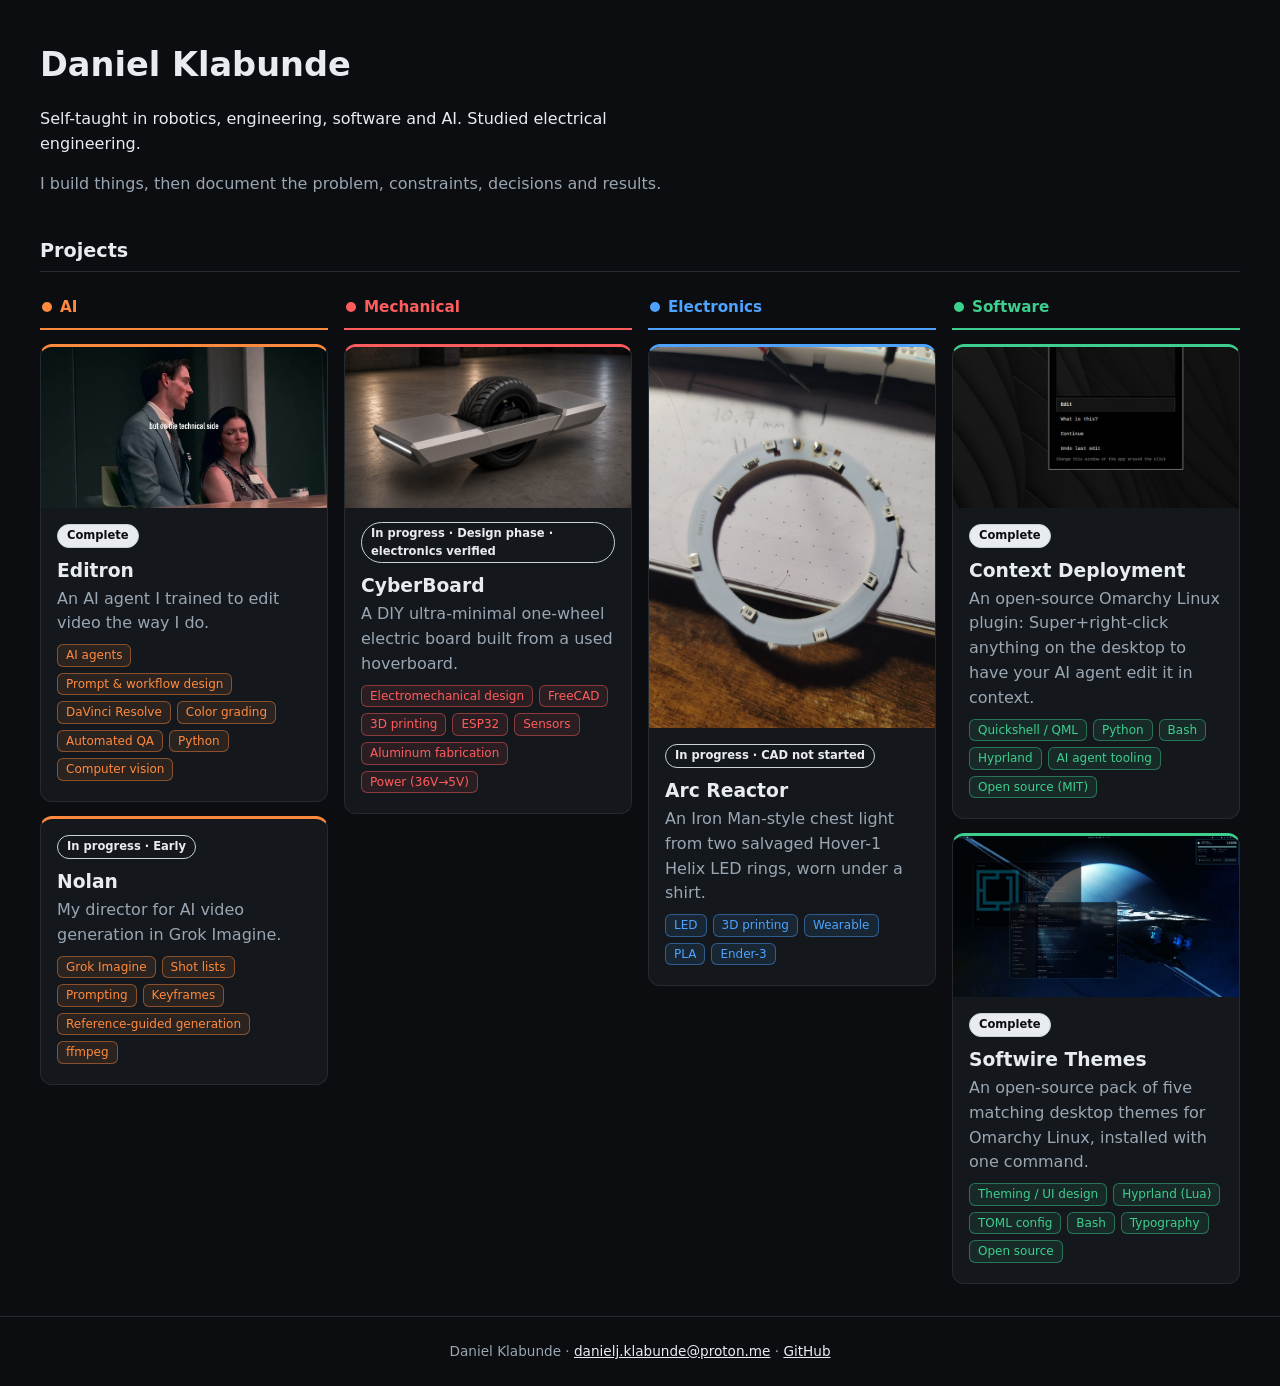
==== commit cb2a435a: "Mark the Editron project complete Use the same Complete badge as the finished projects, remove the n" ====
--- a/index.html
+++ b/index.html
@@ -1,4 +1,4 @@
 <!doctype html><html lang="en"><head><meta charset="utf-8"><meta name="viewport" content="width=device-width,initial-scale=1,viewport-fit=cover">
-<title>Daniel Klabunde · Engineering Portfolio</title><link rel="stylesheet" href="style.css?v=202611210130"></head><body class=""><main><header class="hero"><h1>Daniel Klabunde</h1><p>Self-taught in robotics, engineering, software and AI. Studied electrical engineering.</p><p class="muted">I build things, then document the problem, constraints, decisions and results.</p></header>
-<h2>Projects</h2><div class="cols"><section class="col cat-ai"><h3 class="colh"><i></i>AI</h3><a class="card cat-ai" href="projects/editron/"><img src="assets/editron/featured.jpg" alt="" loading="lazy"><div class="cb"><span class="badge prog">In progress</span><h3>Editron</h3><p>An AI agent I trained to edit video the way I do.</p><ul class="tags"><li>AI agents</li><li>Prompt &amp; workflow design</li><li>DaVinci Resolve</li><li>Color grading</li><li>Automated QA</li><li>Python</li><li>Computer vision</li></ul></div></a><a class="card cat-ai" href="projects/nolan/"><div class="cb"><span class="badge prog">In progress · Early</span><h3>Nolan</h3><p>My director for AI video generation in Grok Imagine.</p><ul class="tags"><li>Grok Imagine</li><li>Shot lists</li><li>Prompting</li><li>Keyframes</li><li>Reference-guided generation</li><li>ffmpeg</li></ul></div></a></section><section class="col cat-mechanical"><h3 class="colh"><i></i>Mechanical</h3><a class="card cat-mechanical" href="projects/cyberboard/"><img src="assets/cyberboard/concept-v6-front.jpg" alt="" loading="lazy"><div class="cb"><span class="badge prog">In progress · Design phase · electronics verified</span><h3>CyberBoard</h3><p>A DIY ultra-minimal one-wheel electric board built from a used hoverboard.</p><ul class="tags"><li>Electromechanical design</li><li>FreeCAD</li><li>3D printing</li><li>ESP32</li><li>Sensors</li><li>Aluminum fabrication</li><li>Power (36V→5V)</li></ul></div></a></section><section class="col cat-electrical"><h3 class="colh"><i></i>Electronics</h3><a class="card cat-electrical" href="projects/arc-reactor/"><img src="assets/arc-reactor/2026-11-18_led-ring_photo_v1.jpg" alt="" style="aspect-ratio:3/4;object-fit:cover" loading="lazy"><div class="cb"><span class="badge prog">In progress · CAD not started</span><h3>Arc Reactor</h3><p>An Iron Man-style chest light from two salvaged Hover-1 Helix LED rings, worn under a shirt.</p><ul class="tags"><li>LED</li><li>3D printing</li><li>Wearable</li><li>PLA</li><li>Ender-3</li></ul></div></a></section><section class="col cat-software"><h3 class="colh"><i></i>Software</h3><a class="card cat-software" href="projects/context-deployment/"><img src="assets/context-deployment/screenshot.jpg" alt="" loading="lazy"><div class="cb"><span class="badge done">Complete</span><h3>Context Deployment</h3><p>An open-source Omarchy Linux plugin: Super+right-click anything on the desktop to have your AI agent edit it in context.</p><ul class="tags"><li>Quickshell / QML</li><li>Python</li><li>Bash</li><li>Hyprland</li><li>AI agent tooling</li><li>Open source (MIT)</li></ul></div></a><a class="card cat-software" href="projects/softwire/"><img src="assets/softwire/blue.jpg" alt="" loading="lazy"><div class="cb"><span class="badge done">Complete</span><h3>Softwire Themes</h3><p>An open-source pack of five matching desktop themes for Omarchy Linux, installed with one command.</p><ul class="tags"><li>Theming / UI design</li><li>Hyprland (Lua)</li><li>TOML config</li><li>Bash</li><li>Typography</li><li>Open source</li></ul></div></a></section></div></main>
+<title>Daniel Klabunde · Engineering Portfolio</title><link rel="stylesheet" href="style.css?v=202611210230"></head><body class=""><main><header class="hero"><h1>Daniel Klabunde</h1><p>Self-taught in robotics, engineering, software and AI. Studied electrical engineering.</p><p class="muted">I build things, then document the problem, constraints, decisions and results.</p></header>
+<h2>Projects</h2><div class="cols"><section class="col cat-ai"><h3 class="colh"><i></i>AI</h3><a class="card cat-ai" href="projects/editron/"><img src="assets/editron/featured.jpg" alt="" loading="lazy"><div class="cb"><span class="badge done">Complete</span><h3>Editron</h3><p>An AI agent I trained to edit video the way I do.</p><ul class="tags"><li>AI agents</li><li>Prompt &amp; workflow design</li><li>DaVinci Resolve</li><li>Color grading</li><li>Automated QA</li><li>Python</li><li>Computer vision</li></ul></div></a><a class="card cat-ai" href="projects/nolan/"><div class="cb"><span class="badge prog">In progress · Early</span><h3>Nolan</h3><p>My director for AI video generation in Grok Imagine.</p><ul class="tags"><li>Grok Imagine</li><li>Shot lists</li><li>Prompting</li><li>Keyframes</li><li>Reference-guided generation</li><li>ffmpeg</li></ul></div></a></section><section class="col cat-mechanical"><h3 class="colh"><i></i>Mechanical</h3><a class="card cat-mechanical" href="projects/cyberboard/"><img src="assets/cyberboard/concept-v6-front.jpg" alt="" loading="lazy"><div class="cb"><span class="badge prog">In progress · Design phase · electronics verified</span><h3>CyberBoard</h3><p>A DIY ultra-minimal one-wheel electric board built from a used hoverboard.</p><ul class="tags"><li>Electromechanical design</li><li>FreeCAD</li><li>3D printing</li><li>ESP32</li><li>Sensors</li><li>Aluminum fabrication</li><li>Power (36V→5V)</li></ul></div></a></section><section class="col cat-electrical"><h3 class="colh"><i></i>Electronics</h3><a class="card cat-electrical" href="projects/arc-reactor/"><img src="assets/arc-reactor/2026-11-18_led-ring_photo_v1.jpg" alt="" style="aspect-ratio:3/4;object-fit:cover" loading="lazy"><div class="cb"><span class="badge prog">In progress · CAD not started</span><h3>Arc Reactor</h3><p>An Iron Man-style chest light from two salvaged Hover-1 Helix LED rings, worn under a shirt.</p><ul class="tags"><li>LED</li><li>3D printing</li><li>Wearable</li><li>PLA</li><li>Ender-3</li></ul></div></a></section><section class="col cat-software"><h3 class="colh"><i></i>Software</h3><a class="card cat-software" href="projects/context-deployment/"><img src="assets/context-deployment/screenshot.jpg" alt="" loading="lazy"><div class="cb"><span class="badge done">Complete</span><h3>Context Deployment</h3><p>An open-source Omarchy Linux plugin: Super+right-click anything on the desktop to have your AI agent edit it in context.</p><ul class="tags"><li>Quickshell / QML</li><li>Python</li><li>Bash</li><li>Hyprland</li><li>AI agent tooling</li><li>Open source (MIT)</li></ul></div></a><a class="card cat-software" href="projects/softwire/"><img src="assets/softwire/blue.jpg" alt="" loading="lazy"><div class="cb"><span class="badge done">Complete</span><h3>Softwire Themes</h3><p>An open-source pack of five matching desktop themes for Omarchy Linux, installed with one command.</p><ul class="tags"><li>Theming / UI design</li><li>Hyprland (Lua)</li><li>TOML config</li><li>Bash</li><li>Typography</li><li>Open source</li></ul></div></a></section></div></main>
 <footer><span class="who">Daniel Klabunde</span><span class="sep"> · </span><a href="mailto:danielj.klabunde@proton.me">danielj.klabunde@proton.me</a><span class="sep"> · </span><a href="https://github.com/Pillartheman1">GitHub</a></footer></body></html>
--- a/style.css
+++ b/style.css
@@ -14,7 +14,7 @@
 .legend{list-style:none;padding:0;margin:0 0 14px;display:flex;gap:16px;flex-wrap:wrap;font-size:.85rem;color:var(--mut)}.legend i{display:inline-block;width:10px;height:10px;border-radius:50%;background:var(--acc);margin-right:6px}
 .glance,.star{display:grid;grid-template-columns:repeat(auto-fit,minmax(220px,1fr));gap:14px}.glance>div,.st{background:var(--card);border:1px solid var(--line);border-radius:10px;padding:14px}
 .glance ul,.st ul{margin:0;padding-left:18px}.st p,.glance p{margin:0}.tw{overflow-x:auto}table{border-collapse:collapse;width:100%;background:var(--card);border-radius:10px}td,th{padding:9px 12px;text-align:left;border-bottom:1px solid var(--line);vertical-align:top}th{color:var(--acc)}
-.media{display:grid;grid-template-columns:repeat(auto-fill,minmax(280px,1fr));gap:14px}figure{margin:0;background:var(--card);border:1px solid var(--line);border-radius:10px;overflow:hidden}figure img,figure video{width:100%;display:block;background:#000;max-height:360px;object-fit:contain}figcaption{padding:8px 12px;font-size:.85rem;color:var(--mut)}
+.media{display:grid;grid-template-columns:repeat(auto-fill,minmax(280px,1fr));gap:14px}figure{margin:0;background:var(--card);border:1px solid var(--line);border-radius:10px;overflow:hidden}figure.demo{margin-bottom:2em}figure img,figure video{width:100%;display:block;background:#000;max-height:360px;object-fit:contain}figcaption{padding:8px 12px;font-size:.85rem;color:var(--mut)}
 .btn{display:inline-block;background:var(--acc);color:#0b0d10;font-weight:600;padding:9px 16px;border-radius:8px;text-decoration:none;margin-top:12px}
 footer{text-align:center;color:var(--mut);font-size:.85rem;padding:24px;border-top:1px solid var(--line)}footer a{color:var(--fg)}
 
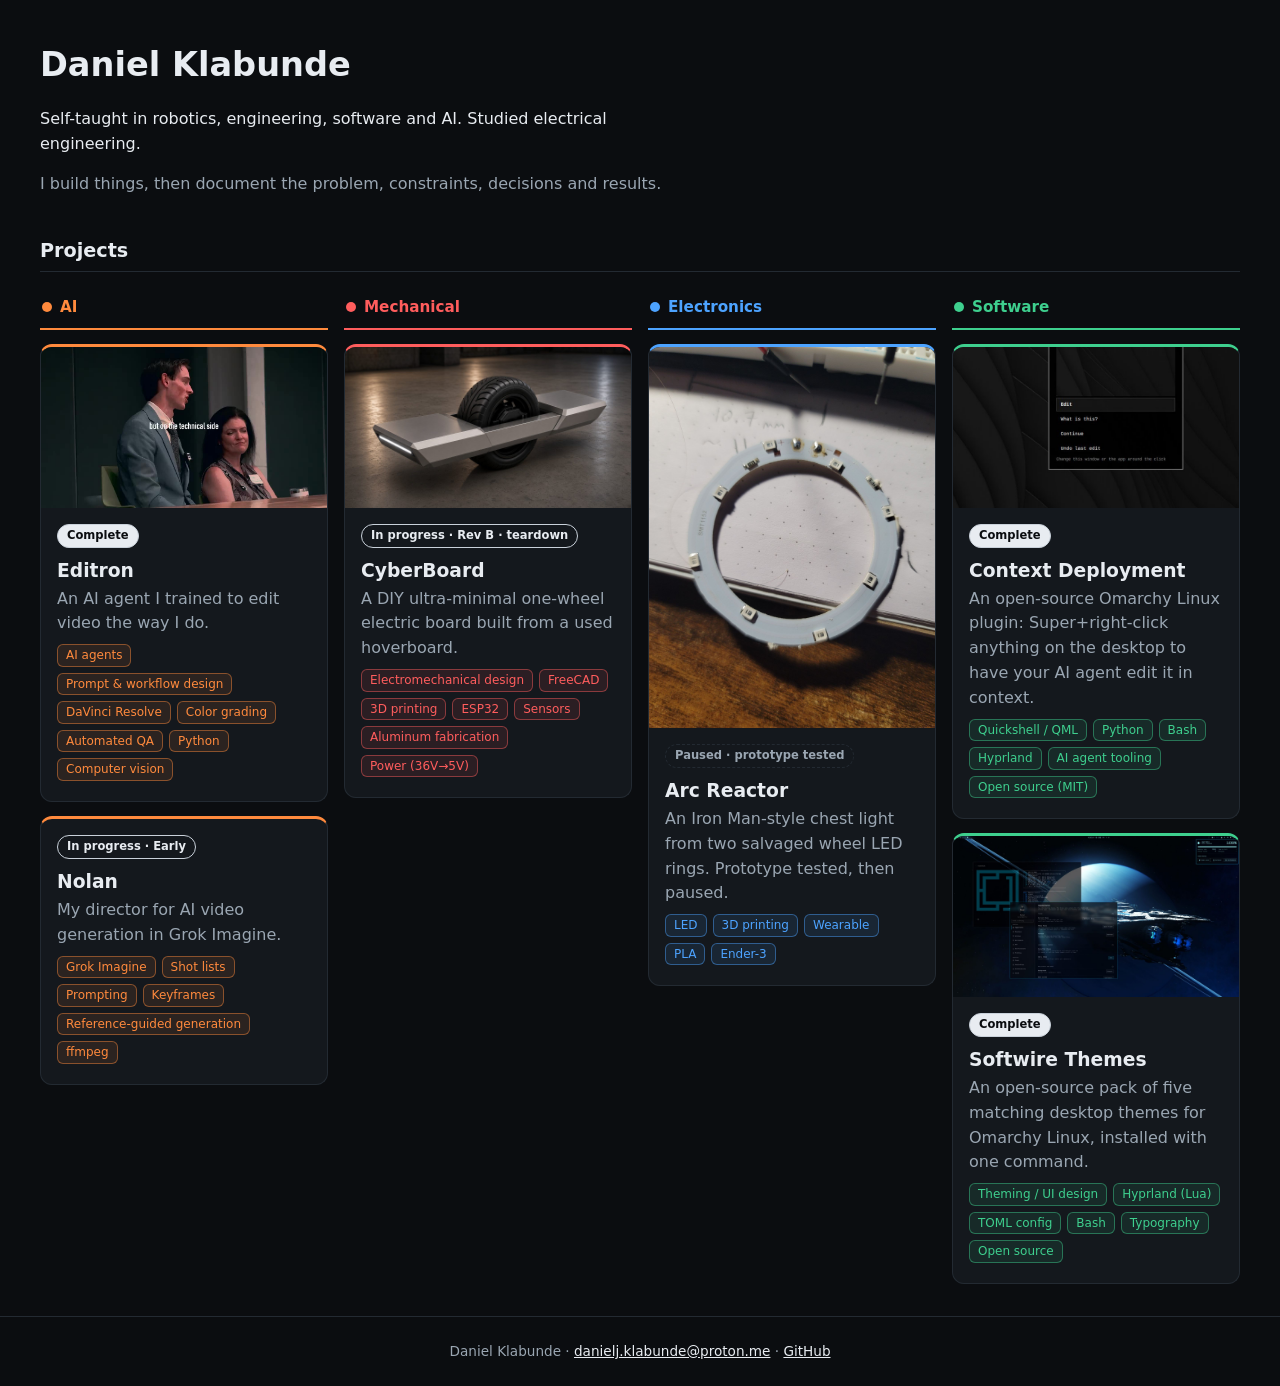
==== commit a1344d8b: "Update CyberBoard through the teardown and pause Arc Reactor Record the stuck stator, the measured D" ====
--- a/index.html
+++ b/index.html
@@ -1,4 +1,4 @@
 <!doctype html><html lang="en"><head><meta charset="utf-8"><meta name="viewport" content="width=device-width,initial-scale=1,viewport-fit=cover">
-<title>Daniel Klabunde · Engineering Portfolio</title><link rel="stylesheet" href="style.css?v=202611210230"></head><body class=""><main><header class="hero"><h1>Daniel Klabunde</h1><p>Self-taught in robotics, engineering, software and AI. Studied electrical engineering.</p><p class="muted">I build things, then document the problem, constraints, decisions and results.</p></header>
-<h2>Projects</h2><div class="cols"><section class="col cat-ai"><h3 class="colh"><i></i>AI</h3><a class="card cat-ai" href="projects/editron/"><img src="assets/editron/featured.jpg" alt="" loading="lazy"><div class="cb"><span class="badge done">Complete</span><h3>Editron</h3><p>An AI agent I trained to edit video the way I do.</p><ul class="tags"><li>AI agents</li><li>Prompt &amp; workflow design</li><li>DaVinci Resolve</li><li>Color grading</li><li>Automated QA</li><li>Python</li><li>Computer vision</li></ul></div></a><a class="card cat-ai" href="projects/nolan/"><div class="cb"><span class="badge prog">In progress · Early</span><h3>Nolan</h3><p>My director for AI video generation in Grok Imagine.</p><ul class="tags"><li>Grok Imagine</li><li>Shot lists</li><li>Prompting</li><li>Keyframes</li><li>Reference-guided generation</li><li>ffmpeg</li></ul></div></a></section><section class="col cat-mechanical"><h3 class="colh"><i></i>Mechanical</h3><a class="card cat-mechanical" href="projects/cyberboard/"><img src="assets/cyberboard/concept-v6-front.jpg" alt="" loading="lazy"><div class="cb"><span class="badge prog">In progress · Design phase · electronics verified</span><h3>CyberBoard</h3><p>A DIY ultra-minimal one-wheel electric board built from a used hoverboard.</p><ul class="tags"><li>Electromechanical design</li><li>FreeCAD</li><li>3D printing</li><li>ESP32</li><li>Sensors</li><li>Aluminum fabrication</li><li>Power (36V→5V)</li></ul></div></a></section><section class="col cat-electrical"><h3 class="colh"><i></i>Electronics</h3><a class="card cat-electrical" href="projects/arc-reactor/"><img src="assets/arc-reactor/2026-11-18_led-ring_photo_v1.jpg" alt="" style="aspect-ratio:3/4;object-fit:cover" loading="lazy"><div class="cb"><span class="badge prog">In progress · CAD not started</span><h3>Arc Reactor</h3><p>An Iron Man-style chest light from two salvaged Hover-1 Helix LED rings, worn under a shirt.</p><ul class="tags"><li>LED</li><li>3D printing</li><li>Wearable</li><li>PLA</li><li>Ender-3</li></ul></div></a></section><section class="col cat-software"><h3 class="colh"><i></i>Software</h3><a class="card cat-software" href="projects/context-deployment/"><img src="assets/context-deployment/screenshot.jpg" alt="" loading="lazy"><div class="cb"><span class="badge done">Complete</span><h3>Context Deployment</h3><p>An open-source Omarchy Linux plugin: Super+right-click anything on the desktop to have your AI agent edit it in context.</p><ul class="tags"><li>Quickshell / QML</li><li>Python</li><li>Bash</li><li>Hyprland</li><li>AI agent tooling</li><li>Open source (MIT)</li></ul></div></a><a class="card cat-software" href="projects/softwire/"><img src="assets/softwire/blue.jpg" alt="" loading="lazy"><div class="cb"><span class="badge done">Complete</span><h3>Softwire Themes</h3><p>An open-source pack of five matching desktop themes for Omarchy Linux, installed with one command.</p><ul class="tags"><li>Theming / UI design</li><li>Hyprland (Lua)</li><li>TOML config</li><li>Bash</li><li>Typography</li><li>Open source</li></ul></div></a></section></div></main>
+<title>Daniel Klabunde · Engineering Portfolio</title><link rel="stylesheet" href="style.css?v=20261123"></head><body class=""><main><header class="hero"><h1>Daniel Klabunde</h1><p>Self-taught in robotics, engineering, software and AI. Studied electrical engineering.</p><p class="muted">I build things, then document the problem, constraints, decisions and results.</p></header>
+<h2>Projects</h2><div class="cols"><section class="col cat-ai"><h3 class="colh"><i></i>AI</h3><a class="card cat-ai" href="projects/editron/"><img src="assets/editron/featured.jpg" alt="" loading="lazy"><div class="cb"><span class="badge done">Complete</span><h3>Editron</h3><p>An AI agent I trained to edit video the way I do.</p><ul class="tags"><li>AI agents</li><li>Prompt &amp; workflow design</li><li>DaVinci Resolve</li><li>Color grading</li><li>Automated QA</li><li>Python</li><li>Computer vision</li></ul></div></a><a class="card cat-ai" href="projects/nolan/"><div class="cb"><span class="badge prog">In progress · Early</span><h3>Nolan</h3><p>My director for AI video generation in Grok Imagine.</p><ul class="tags"><li>Grok Imagine</li><li>Shot lists</li><li>Prompting</li><li>Keyframes</li><li>Reference-guided generation</li><li>ffmpeg</li></ul></div></a></section><section class="col cat-mechanical"><h3 class="colh"><i></i>Mechanical</h3><a class="card cat-mechanical" href="projects/cyberboard/"><img src="assets/cyberboard/concept-v6-front.jpg" alt="" loading="lazy"><div class="cb"><span class="badge prog">In progress · Rev B · teardown</span><h3>CyberBoard</h3><p>A DIY ultra-minimal one-wheel electric board built from a used hoverboard.</p><ul class="tags"><li>Electromechanical design</li><li>FreeCAD</li><li>3D printing</li><li>ESP32</li><li>Sensors</li><li>Aluminum fabrication</li><li>Power (36V→5V)</li></ul></div></a></section><section class="col cat-electrical"><h3 class="colh"><i></i>Electronics</h3><a class="card cat-electrical" href="projects/arc-reactor/"><img src="assets/arc-reactor/2026-11-18_led-ring_photo_v1.jpg" alt="" style="aspect-ratio:3/4;object-fit:cover" loading="lazy"><div class="cb"><span class="badge paused">Paused · prototype tested</span><h3>Arc Reactor</h3><p>An Iron Man-style chest light from two salvaged wheel LED rings. Prototype tested, then paused.</p><ul class="tags"><li>LED</li><li>3D printing</li><li>Wearable</li><li>PLA</li><li>Ender-3</li></ul></div></a></section><section class="col cat-software"><h3 class="colh"><i></i>Software</h3><a class="card cat-software" href="projects/context-deployment/"><img src="assets/context-deployment/screenshot.jpg" alt="" loading="lazy"><div class="cb"><span class="badge done">Complete</span><h3>Context Deployment</h3><p>An open-source Omarchy Linux plugin: Super+right-click anything on the desktop to have your AI agent edit it in context.</p><ul class="tags"><li>Quickshell / QML</li><li>Python</li><li>Bash</li><li>Hyprland</li><li>AI agent tooling</li><li>Open source (MIT)</li></ul></div></a><a class="card cat-software" href="projects/softwire/"><img src="assets/softwire/blue.jpg" alt="" loading="lazy"><div class="cb"><span class="badge done">Complete</span><h3>Softwire Themes</h3><p>An open-source pack of five matching desktop themes for Omarchy Linux, installed with one command.</p><ul class="tags"><li>Theming / UI design</li><li>Hyprland (Lua)</li><li>TOML config</li><li>Bash</li><li>Typography</li><li>Open source</li></ul></div></a></section></div></main>
 <footer><span class="who">Daniel Klabunde</span><span class="sep"> · </span><a href="mailto:danielj.klabunde@proton.me">danielj.klabunde@proton.me</a><span class="sep"> · </span><a href="https://github.com/Pillartheman1">GitHub</a></footer></body></html>
--- a/style.css
+++ b/style.css
@@ -9,6 +9,7 @@
 .card:hover{transform:translateY(-3px);box-shadow:0 6px 24px -8px var(--acc)}
 .card img{width:100%;aspect-ratio:16/9;object-fit:cover;display:block}.cb{padding:14px 16px}.cb h3{margin:8px 0 2px}.cb p{margin:0 0 8px;color:var(--mut)}
 .badge{display:inline-block;font-size:.72rem;font-weight:600;padding:2px 9px;border-radius:99px;border:1px solid #c9d1da;color:#e8ecf1}.done{background:#e8ecf1;color:#0b0d10}
+.badge.paused{color:var(--mut);border-style:dashed;border-color:var(--line)}
 .cat{display:inline-block;font-size:.72rem;font-weight:700;padding:3px 9px;border-radius:99px;background:var(--acc);color:#0b0d10}
 .tags{list-style:none;padding:0;margin:6px 0;display:flex;flex-wrap:wrap;gap:6px}.tags li{font-size:.75rem;color:var(--acc);border:1px solid color-mix(in srgb,var(--acc) 45%,transparent);background:color-mix(in srgb,var(--acc) 10%,transparent);padding:1px 8px;border-radius:6px}
 .legend{list-style:none;padding:0;margin:0 0 14px;display:flex;gap:16px;flex-wrap:wrap;font-size:.85rem;color:var(--mut)}.legend i{display:inline-block;width:10px;height:10px;border-radius:50%;background:var(--acc);margin-right:6px}
